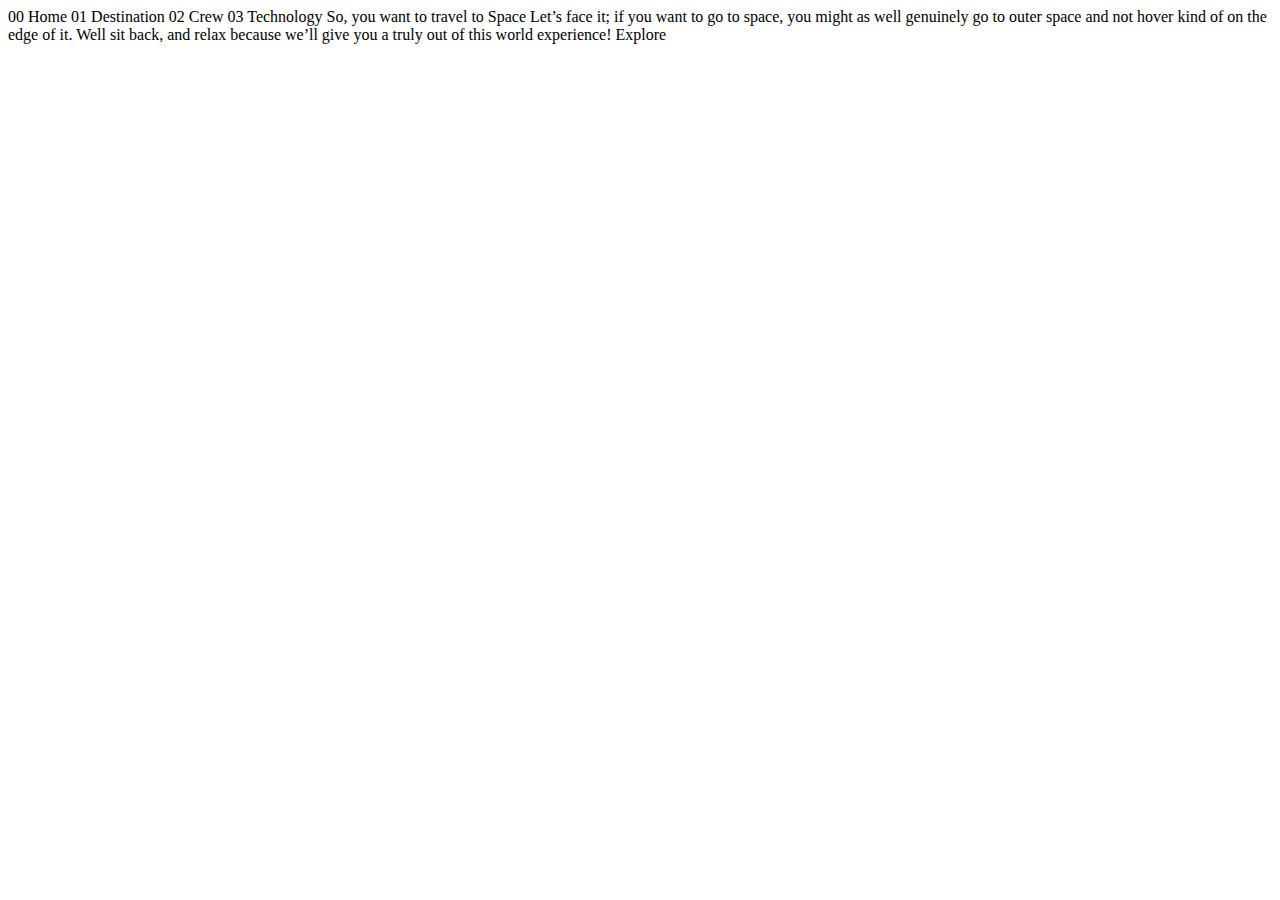
==== starter-code/index.html @ eb23295d "space website starter files" ====
<!DOCTYPE html>
<html lang="en">
<head>
  <meta charset="UTF-8">
  <meta name="viewport" content="width=device-width, initial-scale=1.0">

  <link rel="icon" type="image/png" sizes="32x32" href="./assets/favicon-32x32.png">
  
  <title>Frontend Mentor | Space tourism website</title>
</head>
<body>

  00 Home
  01 Destination
  02 Crew
  03 Technology

  So, you want to travel to
  Space
  Let’s face it; if you want to go to space, you might as well genuinely go to 
  outer space and not hover kind of on the edge of it. Well sit back, and relax 
  because we’ll give you a truly out of this world experience!

  Explore

</body>
</html>
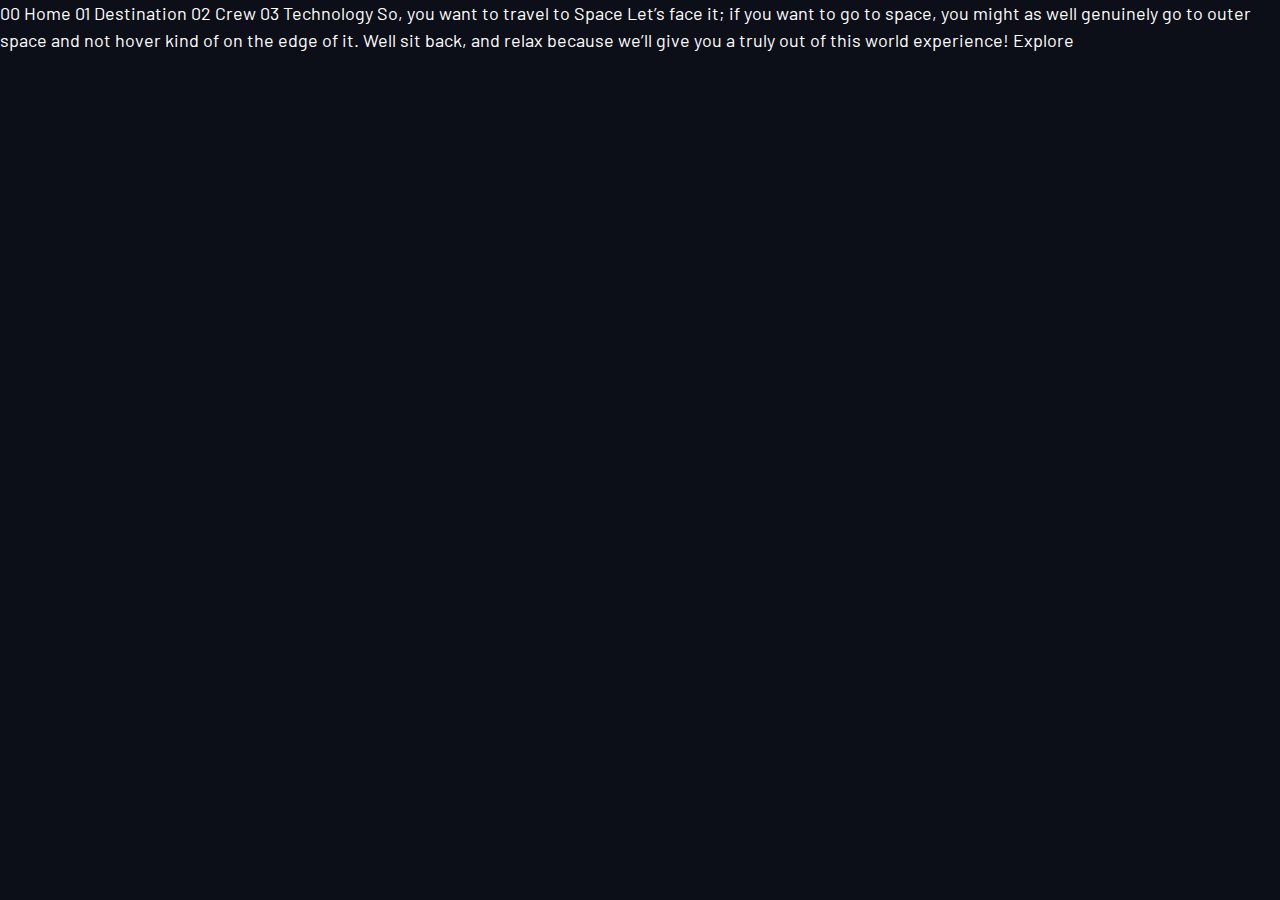
==== commit fbe14235: "implemented the design system" ====
--- a/starter-code/index.html
+++ b/starter-code/index.html
@@ -1,27 +1,29 @@
 <!DOCTYPE html>
 <html lang="en">
-<head>
-  <meta charset="UTF-8">
-  <meta name="viewport" content="width=device-width, initial-scale=1.0">
+  <head>
+    <meta charset="UTF-8" />
+    <meta
+      name="viewport"
+      content="width=device-width, initial-scale=1.0"
+    />
 
-  <link rel="icon" type="image/png" sizes="32x32" href="./assets/favicon-32x32.png">
-  
-  <title>Frontend Mentor | Space tourism website</title>
-</head>
-<body>
+    <link
+      rel="icon"
+      type="image/png"
+      sizes="32x32"
+      href="./assets/favicon-32x32.png"
+    />
 
-  00 Home
-  01 Destination
-  02 Crew
-  03 Technology
-
-  So, you want to travel to
-  Space
-  Let’s face it; if you want to go to space, you might as well genuinely go to 
-  outer space and not hover kind of on the edge of it. Well sit back, and relax 
-  because we’ll give you a truly out of this world experience!
-
-  Explore
-
-</body>
-</html>+    <title>Frontend Mentor | Space tourism website</title>
+    <link
+      rel="stylesheet"
+      href="./assets/css/styles.css"
+    />
+  </head>
+  <body>
+    00 Home 01 Destination 02 Crew 03 Technology So, you want to travel to Space
+    Let’s face it; if you want to go to space, you might as well genuinely go to
+    outer space and not hover kind of on the edge of it. Well sit back, and
+    relax because we’ll give you a truly out of this world experience! Explore
+  </body>
+</html>
--- a/starter-code/assets/css/styles.css
+++ b/starter-code/assets/css/styles.css
@@ -0,0 +1,331 @@
+/* ---------------- */
+/* Fonts            */
+/* ---------------- */
+
+@import url('./fonts.css');
+
+/* ----------------- */
+/* Custom properties */
+/* ----------------- */
+
+:root {
+  --gap: 2rem;
+  /* colors */
+  --clr-dark: 230 35% 7%;
+  --clr-light: 231 77% 90%;
+  --clr-white: 0 0% 100%;
+
+  /* font-sizes */
+  --fs-900: 9.375rem;
+  --fs-800: 6.25rem;
+  --fs-700: 3.5rem;
+  --fs-600: 2rem;
+  --fs-500: 1.75rem;
+  --fs-400: 1.125rem;
+  --fs-300: 1rem;
+  --fs-200: 0.875rem;
+
+  /* font-families */
+  --ff-serif: 'Bellefair', serif;
+  --ff-sans-cond: 'Barlow Condensed', sans-serif;
+  --ff-sans-normal: 'Barlow', sans-serif;
+}
+
+/* ---------------- */
+/* Reset            */
+/* ---------------- */
+
+/* Box sizing rules */
+*,
+*::before,
+*::after {
+  box-sizing: border-box;
+}
+
+/* Remove default margin */
+body,
+h1,
+h2,
+h3,
+h4,
+p,
+figure,
+blockquote {
+  margin: 0;
+}
+
+h1,
+h2,
+h3,
+h4,
+h5,
+h6,
+p {
+  font-weight: 400;
+}
+/* Set core body defaults */
+body {
+  font-family: var(--ff-sans-normal);
+  font-size: var(--fs-400);
+  background-color: hsl(var(--clr-dark));
+  color: hsl(var(--clr-white));
+  min-height: 100vh;
+  text-rendering: optimizeSpeed;
+  line-height: 1.5;
+}
+
+/* Make images easier to work with */
+img,
+picture {
+  max-width: 100%;
+  display: block;
+}
+
+/* Inherit fonts for inputs and buttons */
+input,
+button,
+textarea,
+select {
+  font: inherit;
+}
+
+/* Remove all animations and transitions - accessibility issue */
+@media (prefers-reduced-motion: reduce) {
+  html:focus-within {
+    scroll-behavior: auto;
+  }
+  *,
+  *::before,
+  *::after {
+    animation-duration: 0.01ms !important;
+    animation-iteration-count: 1 !important;
+    transition-duration: 0.01ms !important;
+    scroll-behavior: auto !important;
+  }
+}
+
+/* ---------------- */
+/* Utility Classes  */
+/* ---------------- */
+
+.flex {
+  display: flex;
+  gap: var(--gap, 1rem);
+}
+
+.grid {
+  display: grid;
+  gap: var(--gap, 1rem);
+}
+
+.flow > *:where(:not(:first-child)) {
+  margin-top: var(--flow-space, 1rem);
+}
+
+.container {
+  padding-inline: 2em;
+  margin-inline: auto;
+  max-width: 80rem;
+}
+
+.sr-only {
+  position: absolute;
+  width: 1px;
+  height: 1px;
+  padding: 0;
+  margin: -1px;
+  overflow: hidden;
+  clip: rect(0, 0, 0, 0);
+  white-space: nowrap; /* added line */
+  border: 0;
+}
+
+/* colors */
+.bg-dark {
+  background-color: hsl(var(--clr-dark));
+}
+.bg-accent {
+  background: hsl(var(--clr-light));
+}
+.bg-accent-20 {
+  background: hsl(var(--clr-light) / 0.2);
+}
+
+.bg-white {
+  background: hsl(var(--clr-white));
+}
+.text-dark {
+  color: hsl(var(--clr-dark));
+}
+.text-accent {
+  color: hsl(var(--clr-light));
+}
+.text-white {
+  color: hsl(var(--clr-white));
+}
+
+/* typography */
+.ff-serif {
+  font-family: var(--ff-serif);
+}
+.ff-sans-cond {
+  font-family: var(--ff-sans-cond);
+}
+.ff-sans-normal {
+  font-family: var(--ff-sans-normal);
+}
+
+.letter-spacing-1 {
+  letter-spacing: 4.75px;
+}
+.letter-spacing-2 {
+  letter-spacing: 2.7px;
+}
+.letter-spacing-3 {
+  letter-spacing: 2.35;
+}
+
+.uppercase {
+  text-transform: uppercase;
+}
+
+.fs-900 {
+  font-size: var(--fs-900);
+}
+.fs-800 {
+  font-size: var(--fs-800);
+}
+.fs-700 {
+  font-size: var(--fs-700);
+}
+.fs-600 {
+  font-size: var(--fs-600);
+}
+.fs-500 {
+  font-size: var(--fs-500);
+}
+.fs-400 {
+  font-size: var(--fs-400);
+}
+.fs-300 {
+  font-size: var(--fs-300);
+}
+.fs-200 {
+  font-size: var(--fs-200);
+}
+
+.fs-900,
+.fs-800,
+.fs-700,
+.fs-600 {
+  line-height: 1.1;
+}
+
+.numbered-title {
+  font-family: var(--ff-sans-cond);
+  font-size: var(--fs-500);
+  text-transform: uppercase;
+  letter-spacing: 4.72px;
+}
+.numbered-title span {
+  margin-right: 0.5em;
+  font-weight: bold;
+  color: hsl(var(--clr-white) / 0.25);
+}
+
+/* ----------------- */
+/* Components        */
+/* ----------------- */
+.large-button {
+  position: relative;
+  z-index: 1;
+  display: grid;
+  place-items: center;
+  padding: 0 2rem;
+  border-radius: 50%;
+  aspect-ratio: 1;
+  text-decoration: none;
+}
+.large-button::after {
+  position: absolute;
+  z-index: -1;
+  content: '';
+  width: 100%;
+  height: 100%;
+  background: hsl(var(--clr-white) / 0.15);
+  border-radius: 50%;
+  opacity: 0;
+  transition: opacity 0.5s linear, transform 0.75s ease-in-out;
+}
+.large-button:hover::after,
+.large-button:focus::after {
+  opacity: 1;
+  transform: scale(1.5);
+}
+
+.primary-navigation {
+  --gap: 8rem;
+  --underline-gap: 2em;
+  list-style: none;
+  padding: 0;
+  margin: 0;
+}
+.primary-navigation a {
+  text-decoration: none;
+}
+.primary-navigation a > span {
+  font-weight: 700;
+  margin-right: 0.5em;
+}
+
+.underline-indicators > * {
+  cursor: pointer;
+  padding: var(--underline-gap, 1em) 0;
+  border: 0;
+  border-bottom: 0.2rem solid hsl(var(--clr-white) / 0);
+}
+.underline-indicators > *:hover,
+.underline-indicators > *:focus {
+  border-color: hsl(var(--clr-white) / 0.5);
+}
+.underline-indicators > .active,
+.underline-indicators > [aria-selected='true'] {
+  color: hsl(var(--clr-white));
+  border-color: hsl(var(--clr-white));
+}
+.tab-list {
+  --gap: 2rem;
+}
+
+.dot-indicators > * {
+  cursor: pointer;
+  aspect-ratio: 1;
+  border: 0;
+  border-radius: 50%;
+  padding: 0.5em;
+  background: hsl(var(--clr-white) / 0.25);
+}
+.dot-indicators > *:hover,
+.dot-indicators > *:active {
+  background: hsl(var(--clr-white) / 0.5);
+}
+.dot-indicators > [aria-selected='true'] {
+  background: hsl(var(--clr-white));
+}
+
+.numbered-indicators > * {
+  cursor: pointer;
+  width: fit-content;
+  aspect-ratio: 1;
+  padding: 1rem;
+  border: 1px solid hsl(var(--clr-white) / 0.25);
+  border-radius: 50%;
+}
+.numbered-indicators > *:hover,
+.numbered-indicators > *:active {
+  border-color: hsl(var(--clr-white) / 0.5);
+}
+.numbered-indicators > [aria-selected='true'] {
+  background: hsl(var(--clr-white));
+  color: hsl(var(--clr-dark));
+}
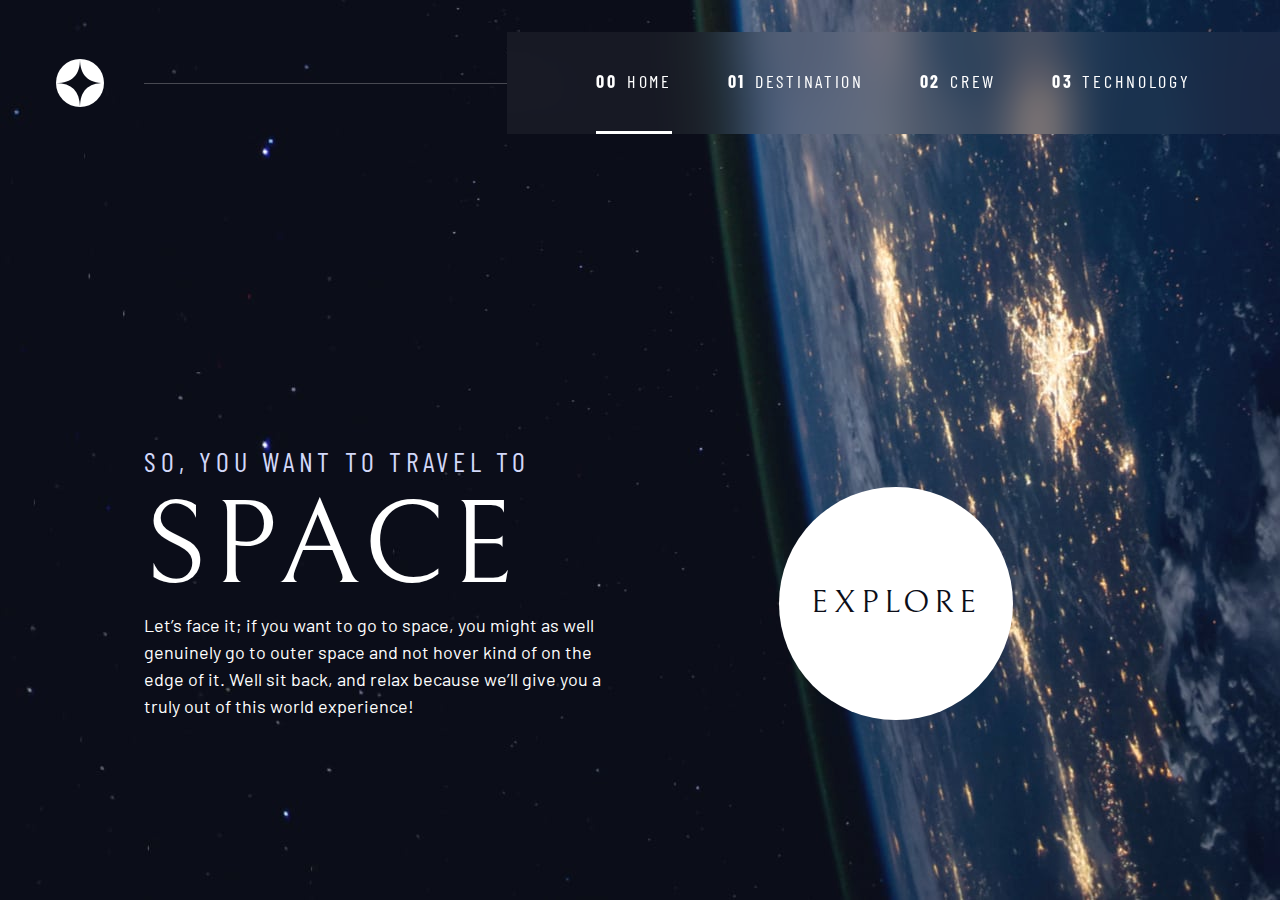
==== commit 01fa8a1f: "finish of the home page" ====
--- a/starter-code/index.html
+++ b/starter-code/index.html
@@ -15,15 +15,103 @@
     />
 
     <title>Frontend Mentor | Space tourism website</title>
+    <!-- Custom CSS -->
     <link
       rel="stylesheet"
       href="./assets/css/styles.css"
     />
+    <script
+      src="index.js"
+      defer
+    ></script>
   </head>
-  <body>
-    00 Home 01 Destination 02 Crew 03 Technology So, you want to travel to Space
-    Let’s face it; if you want to go to space, you might as well genuinely go to
-    outer space and not hover kind of on the edge of it. Well sit back, and
-    relax because we’ll give you a truly out of this world experience! Explore
+  <body class="home">
+    <a
+      class="skip-to-content"
+      href="#main"
+      >Skip to content</a
+    >
+    <header class="primary-header flex">
+      <!-- div for the logo -->
+      <div>
+        <img
+          src="./assets/shared/logo.svg"
+          alt="space tourism logo"
+          class="logo"
+        />
+      </div>
+      <button
+        class="mobile-nav-toggle"
+        aria-controls="primary-navigation"
+        aria-expanded="false"
+      >
+        <span class="sr-only">Menu</span>
+      </button>
+      <nav>
+        <ul
+          id="primary-navigation"
+          data-visible="false"
+          class="primary-navigation underline-indicators flex"
+        >
+          <li class="active">
+            <a
+              href="index.html"
+              class="uppercase text-white letter-spacing-2 ff-sans-cond"
+              ><span aria-hidden="true">00</span>Home</a
+            >
+          </li>
+          <li>
+            <a
+              href="destination.html"
+              class="uppercase text-white letter-spacing-2 ff-sans-cond"
+              ><span aria-hidden="true">01</span>Destination</a
+            >
+          </li>
+          <li>
+            <a
+              href="crew.html"
+              class="uppercase text-white letter-spacing-2 ff-sans-cond"
+              ><span aria-hidden="true">02</span>Crew</a
+            >
+          </li>
+          <li>
+            <a
+              href="technology.html"
+              class="uppercase text-white letter-spacing-2 ff-sans-cond"
+              ><span aria-hidden="true">03</span>Technology</a
+            >
+          </li>
+        </ul>
+      </nav>
+    </header>
+    <main
+      id="main"
+      class="grid-container grid-container--home"
+    >
+      <div>
+        <!-- h1-Element contains everything until the end of 'Space' -->
+        <h1 class="fs-500 ff-sans-cond letter-spacing-1 uppercase text-accent">
+          So, you want to travel to
+          <span class="fs-900 ff-serif uppercase text-white d-block"
+            >Space</span
+          >
+        </h1>
+
+        <p>
+          Let’s face it; if you want to go to space, you might as well genuinely
+          go to outer space and not hover kind of on the edge of it. Well sit
+          back, and relax because we’ll give you a truly out of this world
+          experience!
+        </p>
+      </div>
+
+      <div>
+        <a
+          href="#"
+          class="large-button bg-white text-dark uppercase letter-spacing-1 ff-serif"
+          >Explore</a
+        >
+      </div>
+    </main>
   </body>
 </html>
--- a/starter-code/assets/css/styles.css
+++ b/starter-code/assets/css/styles.css
@@ -16,12 +16,12 @@
   --clr-white: 0 0% 100%;
 
   /* font-sizes */
-  --fs-900: 9.375rem;
-  --fs-800: 6.25rem;
-  --fs-700: 3.5rem;
-  --fs-600: 2rem;
+  --fs-900: clamp(5rem, 8vw + 1rem, 9.375rem);
+  --fs-800: 3.5rem;
+  --fs-700: 1.5rem;
+  --fs-600: 1rem;
   --fs-500: 1.75rem;
-  --fs-400: 1.125rem;
+  --fs-400: 0.9375rem;
   --fs-300: 1rem;
   --fs-200: 0.875rem;
 
@@ -29,6 +29,31 @@
   --ff-serif: 'Bellefair', serif;
   --ff-sans-cond: 'Barlow Condensed', sans-serif;
   --ff-sans-normal: 'Barlow', sans-serif;
+}
+
+/* tablet devices */
+@media (min-width: 35em) {
+  /* font-sizes */
+  :root {
+    --fs-800: 3.5rem;
+    --fs-700: 1.5rem;
+    --fs-600: 1rem;
+    --fs-400: 0.9375rem;
+  }
+}
+
+/* desktop devices */
+@media (min-width: 45em) {
+  /* font-sizes */
+  :root {
+    --fs-800: 6.25rem;
+    --fs-700: 3.5rem;
+    --fs-600: 2rem;
+    --fs-500: 1.75rem;
+    --fs-400: 1.125rem;
+    --fs-300: 1rem;
+    --fs-200: 0.875rem;
+  }
 }
 
 /* ---------------- */
@@ -72,6 +97,9 @@
   min-height: 100vh;
   text-rendering: optimizeSpeed;
   line-height: 1.5;
+  display: grid;
+  grid-template-rows: min-content 1fr;
+  overflow-x: hidden;
 }
 
 /* Make images easier to work with */
@@ -118,6 +146,10 @@
   gap: var(--gap, 1rem);
 }
 
+.d-block {
+  display: block;
+}
+
 .flow > *:where(:not(:first-child)) {
   margin-top: var(--flow-space, 1rem);
 }
@@ -126,6 +158,38 @@
   padding-inline: 2em;
   margin-inline: auto;
   max-width: 80rem;
+}
+
+.grid-container {
+  text-align: center;
+  display: grid;
+  place-items: center;
+  padding-inline: 1rem;
+}
+
+.grid-container * {
+  max-width: 50ch;
+}
+
+@media (min-width: 45em) {
+  .grid-container {
+    text-align: left;
+    column-gap: var(--container-gap, 2rem);
+    grid-template-columns:
+      minmax(1rem, 1fr)
+      repeat(2, minmax(0, 30rem))
+      minmax(1rem, 1fr);
+  }
+  .grid-container > *:first-child {
+    grid-column: 2;
+  }
+  .grid-container > *:last-child {
+    grid-column: 3;
+  }
+  .grid-container--home {
+    padding-bottom: max(6rem, 20vh);
+    align-items: flex-end;
+  }
 }
 
 .sr-only {
@@ -135,11 +199,24 @@
   padding: 0;
   margin: -1px;
   overflow: hidden;
-  clip: rect(0, 0, 0, 0);
+  clip-path: rect(0, 0, 0, 0);
   white-space: nowrap; /* added line */
   border: 0;
 }
 
+.skip-to-content {
+  position: absolute;
+  z-index: 15;
+  background: hsl(var(--clr-white));
+  color: hsl(var(--clr-dark));
+  padding: 0.5em 1em;
+  margin-inline: auto;
+  transform: translateY(-100%);
+  transition: transform 0.3s ease-in-out;
+}
+.skip-to-content:focus {
+  transform: translateY(0);
+}
 /* colors */
 .bg-dark {
   background-color: hsl(var(--clr-dark));
@@ -237,9 +314,10 @@
 /* Components        */
 /* ----------------- */
 .large-button {
+  font-size: 2rem;
   position: relative;
   z-index: 1;
-  display: grid;
+  display: inline-grid;
   place-items: center;
   padding: 0 2rem;
   border-radius: 50%;
@@ -263,19 +341,115 @@
   transform: scale(1.5);
 }
 
+/* primary header */
+.logo {
+  margin: 1.5rem clamp(1.5rem, 5vw, 3.5rem);
+}
+.primary-header {
+  justify-content: space-between;
+  align-items: center;
+}
 .primary-navigation {
-  --gap: 8rem;
+  --gap: clamp(1.5rem, 5vw, 3.5rem);
   --underline-gap: 2em;
   list-style: none;
+  background: hsl(var(--clr-dark) / 0.9);
   padding: 0;
   margin: 0;
 }
+
 .primary-navigation a {
   text-decoration: none;
 }
 .primary-navigation a > span {
   font-weight: 700;
   margin-right: 0.5em;
+}
+
+.mobile-nav-toggle {
+  display: none;
+}
+
+@supports (backdrop-filter: blur(1.5rem)) {
+  .primary-navigation {
+    background: hsl(var(--clr-white) / 0.05);
+    backdrop-filter: blur(1.5rem);
+  }
+}
+
+/* mobile navigation */
+@media (max-width: 35em) {
+  .primary-navigation {
+    position: fixed;
+    inset: 0 0 0 30%;
+    z-index: 10;
+    list-style: none;
+    --underline-gap: 0.5em;
+    padding: min(20rem, 15vh) 2rem;
+    margin: 0;
+    flex-direction: column;
+    transform: translateX(100%);
+    transition: transform 0.7s ease-in-out;
+  }
+  .primary-navigation[data-visible='true'] {
+    transform: translateX(0%);
+  }
+  .primary-navigation.underline-indicators > .active {
+    border: 0;
+  }
+  .mobile-nav-toggle {
+    display: block;
+    position: absolute;
+    top: 2rem;
+    right: 1rem;
+    z-index: 20;
+    background: transparent;
+    background-image: url(../shared/icon-hamburger.svg);
+    background-position: center;
+    background-repeat: no-repeat;
+    width: 1.5rem;
+    aspect-ratio: 1;
+    border: none;
+    cursor: pointer;
+  }
+  .mobile-nav-toggle[aria-expanded='true'] {
+    background-image: url(../shared/icon-close.svg);
+  }
+  .mobile-nav-toggle:focus-visible {
+    outline: 5px solid white;
+    outline-offset: 5px;
+  }
+}
+
+@media (min-width: 35em) {
+  .primary-navigation {
+    padding-inline: clamp(3rem, 7vw, 7rem);
+  }
+}
+/* @media (min-width: 35em) and (max-width: 45em) { */
+@media (35em <= width < 45em) {
+  .primary-navigation a > span {
+    display: none;
+  }
+}
+
+@media (width >= 45em) {
+  .primary-header::after {
+    content: '';
+    display: block;
+    position: relative;
+    height: 1px;
+    width: 100%;
+    margin-right: -4rem;
+    background: hsl(var(--clr-white) / 0.25);
+    order: 1;
+  }
+  nav {
+    order: 2;
+  }
+  .primary-navigation {
+    margin-block: 2rem;
+  }
 }
 
 .underline-indicators > * {
@@ -329,3 +503,27 @@
   background: hsl(var(--clr-white));
   color: hsl(var(--clr-dark));
 }
+
+/* ------------------------ */
+/* Page specific background */
+/* ------------------------ */
+body {
+  background-size: cover;
+  background-position: bottom center;
+}
+/* home */
+
+.home {
+  background-image: url(../home/background-home-mobile.jpg);
+}
+@media (min-width: 35rem) {
+  .home {
+    background-position: center center;
+    background-image: url(../home/background-home-tablet.jpg);
+  }
+}
+@media (min-width: 45rem) {
+  .home {
+    background-image: url(../home/background-home-desktop.jpg);
+  }
+}
